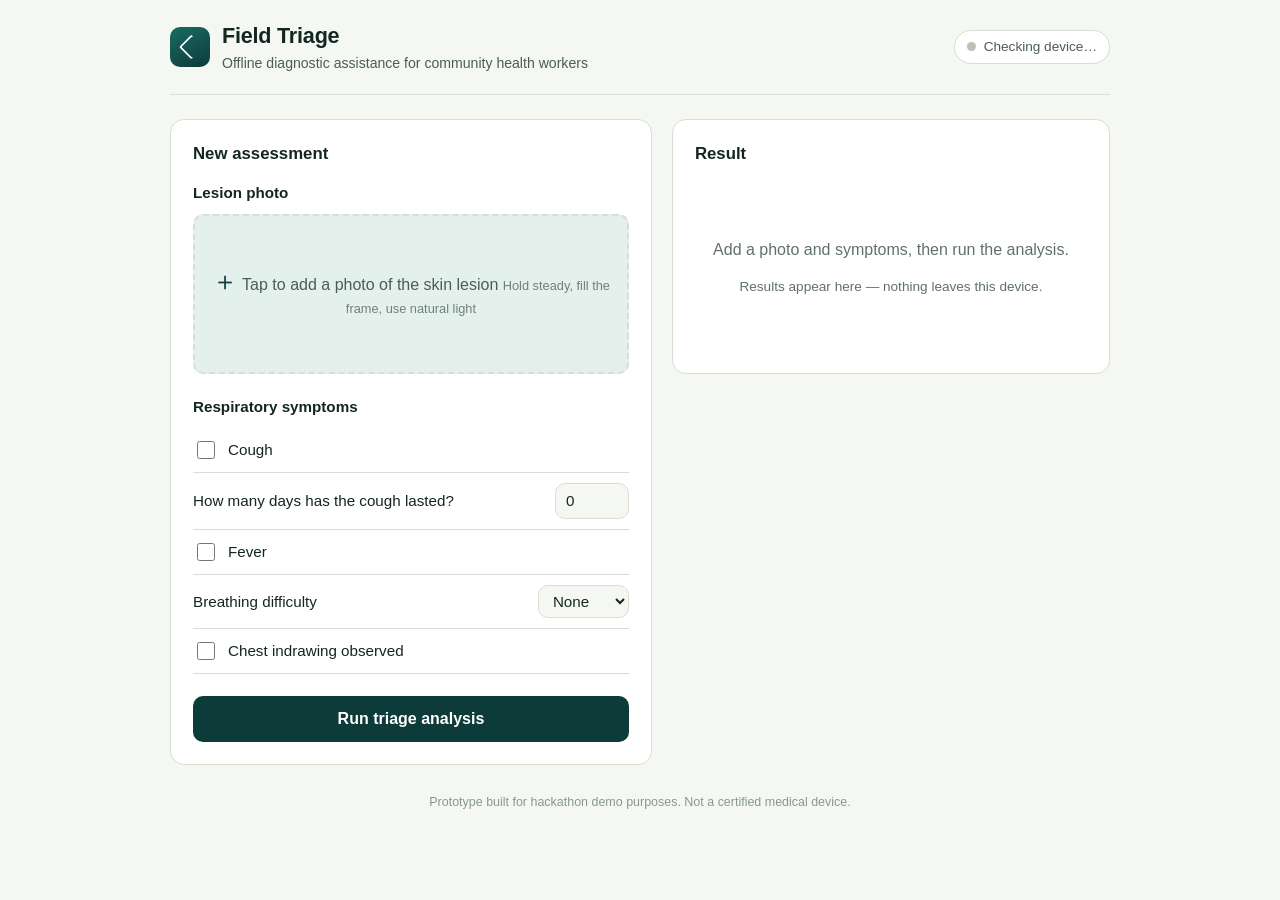
==== frontend/index.html @ 32537fea "Add files via upload" ====
<!DOCTYPE html>
<html lang="en">
<head>
  <meta charset="UTF-8" />
  <meta name="viewport" content="width=device-width, initial-scale=1.0" />
  <title>Field Triage — Offline Diagnostic Assistant</title>
  <link rel="stylesheet" href="style.css" />
</head>
<body>
  <div class="app-shell">

    <header class="app-header">
      <div class="brand">
        <span class="brand-mark" aria-hidden="true"></span>
        <div>
          <h1>Field Triage</h1>
          <p class="brand-sub">Offline diagnostic assistance for community health workers</p>
        </div>
      </div>
      <div class="conn-status" id="connStatus">
        <span class="dot" id="connDot"></span>
        <span id="connLabel">Checking device…</span>
      </div>
    </header>

    <main class="workspace">

      <section class="panel intake-panel" aria-labelledby="intake-heading">
        <h2 id="intake-heading">New assessment</h2>

        <form id="triageForm">

          <fieldset class="field-group">
            <legend>Lesion photo</legend>
            <label for="lesionImage" class="upload-drop" id="uploadDrop">
              <input type="file" id="lesionImage" name="lesionImage" accept="image/*" required />
              <div id="uploadPrompt">
                <span class="upload-icon" aria-hidden="true">＋</span>
                <span>Tap to add a photo of the skin lesion</span>
                <span class="upload-hint">Hold steady, fill the frame, use natural light</span>
              </div>
              <img id="imagePreview" alt="Selected lesion preview" hidden />
            </label>
          </fieldset>

          <fieldset class="field-group">
            <legend>Respiratory symptoms</legend>

            <label class="check-row">
              <input type="checkbox" id="cough" name="cough" />
              <span>Cough</span>
            </label>

            <label class="field-row" id="coughDaysRow" hidden>
              <span>How many days has the cough lasted?</span>
              <input type="number" id="coughDays" name="coughDays" min="0" max="120" value="0" />
            </label>

            <label class="check-row">
              <input type="checkbox" id="fever" name="fever" />
              <span>Fever</span>
            </label>

            <label class="field-row">
              <span>Breathing difficulty</span>
              <select id="breathingDifficulty" name="breathingDifficulty">
                <option value="none">None</option>
                <option value="mild">Mild</option>
                <option value="severe">Severe</option>
              </select>
            </label>

            <label class="check-row">
              <input type="checkbox" id="chestIndrawing" name="chestIndrawing" />
              <span>Chest indrawing observed</span>
            </label>
          </fieldset>

          <button type="submit" class="run-button" id="runButton">
            Run triage analysis
          </button>
        </form>
      </section>

      <section class="panel results-panel" aria-labelledby="results-heading" aria-live="polite">
        <h2 id="results-heading">Result</h2>

        <div id="resultEmpty" class="result-empty">
          <p>Add a photo and symptoms, then run the analysis.</p>
          <p class="result-empty-sub">Results appear here — nothing leaves this device.</p>
        </div>

        <div id="resultLoading" class="result-loading" hidden>
          <div class="spinner" aria-hidden="true"></div>
          <p>Running offline model…</p>
        </div>

        <div id="resultCard" class="result-card" hidden>
          <div class="tier-badge" id="tierBadge">
            <span id="tierLabel">—</span>
          </div>
          <dl class="result-detail">
            <div>
              <dt>Confidence</dt>
              <dd id="confidenceValue">—</dd>
            </div>
            <div>
              <dt>Image quality</dt>
              <dd id="qualityValue">—</dd>
            </div>
          </dl>
          <p class="result-reason" id="reasonText"></p>
        </div>

        <div id="resultError" class="result-error" hidden>
          <p id="errorText"></p>
        </div>
      </section>

    </main>

    <footer class="app-footer">
      <p>Prototype built for hackathon demo purposes. Not a certified medical device.</p>
    </footer>
  </div>

  <script src="app.js"></script>
</body>
</html>
---- frontend/style.css ----
:root {
  --ink: #142622;
  --paper: #f4f7f2;
  --panel: #ffffff;
  --line: #d7dfd2;
  --teal-deep: #0d3b3a;
  --teal: #1a6b63;
  --teal-soft: #e4f0ec;
  --red: #dc2626;
  --red-soft: #fdecec;
  --yellow: #d97706;
  --yellow-soft: #fdf3e2;
  --green: #16a34a;
  --green-soft: #eaf7ee;
  --radius-card: 14px;
  --radius-control: 10px;
  --focus: #0d3b3a;
}

* {
  box-sizing: border-box;
}

body {
  margin: 0;
  background: var(--paper);
  color: var(--ink);
  font-family: -apple-system, "Segoe UI", Roboto, "Helvetica Neue", Arial, sans-serif;
  line-height: 1.45;
}

:focus-visible {
  outline: 3px solid var(--focus);
  outline-offset: 2px;
}

.app-shell {
  max-width: 980px;
  margin: 0 auto;
  padding: 20px 20px 40px;
}

.app-header {
  display: flex;
  align-items: center;
  justify-content: space-between;
  gap: 16px;
  padding-bottom: 20px;
  border-bottom: 1px solid var(--line);
  margin-bottom: 24px;
  flex-wrap: wrap;
}

.brand {
  display: flex;
  align-items: center;
  gap: 12px;
}

.brand-mark {
  width: 40px;
  height: 40px;
  flex-shrink: 0;
  border-radius: 10px;
  background: linear-gradient(155deg, var(--teal) 0%, var(--teal-deep) 100%);
  position: relative;
}

.brand-mark::after {
  content: "";
  position: absolute;
  inset: 11px;
  border: 2.5px solid #fff;
  border-radius: 3px;
  border-right: none;
  border-bottom: none;
  transform: rotate(-45deg) translate(1px, 1px);
}

.brand h1 {
  margin: 0;
  font-size: 1.35rem;
  letter-spacing: -0.01em;
}

.brand-sub {
  margin: 2px 0 0;
  font-size: 0.88rem;
  color: #4c5c56;
}

.conn-status {
  display: flex;
  align-items: center;
  gap: 8px;
  font-size: 0.85rem;
  color: #4c5c56;
  background: var(--panel);
  border: 1px solid var(--line);
  padding: 6px 12px;
  border-radius: 999px;
}

.dot {
  width: 9px;
  height: 9px;
  border-radius: 50%;
  background: #b9c2b4;
  flex-shrink: 0;
}

.dot.online {
  background: var(--green);
}

.dot.offline {
  background: var(--red);
}


.workspace {
  display: grid;
  grid-template-columns: 1.1fr 1fr;
  gap: 20px;
  align-items: start;
}

@media (max-width: 760px) {
  .workspace {
    grid-template-columns: 1fr;
  }
}

.panel {
  background: var(--panel);
  border: 1px solid var(--line);
  border-radius: var(--radius-card);
  padding: 22px;
}

.panel h2 {
  margin: 0 0 16px;
  font-size: 1.05rem;
}

.field-group {
  border: none;
  padding: 0;
  margin: 0 0 22px;
}

.field-group legend {
  font-weight: 600;
  font-size: 0.95rem;
  padding: 0 0 10px;
}

.upload-drop {
  display: flex;
  flex-direction: column;
  align-items: center;
  justify-content: center;
  gap: 6px;
  text-align: center;
  border: 2px dashed var(--line);
  border-radius: var(--radius-control);
  padding: 28px 16px;
  cursor: pointer;
  color: #4c5c56;
  background: var(--teal-soft);
  transition: border-color 0.15s ease;
  min-height: 160px;
  position: relative;
}

.upload-drop:hover {
  border-color: var(--teal);
}

.upload-drop input[type="file"] {
  position: absolute;
  inset: 0;
  opacity: 0;
  cursor: pointer;
}

.upload-icon {
  font-size: 1.6rem;
  color: var(--teal-deep);
  line-height: 1;
}

.upload-hint {
  font-size: 0.8rem;
  color: #718077;
}

#imagePreview {
  max-width: 100%;
  max-height: 220px;
  border-radius: 8px;
  object-fit: cover;
}

.check-row {
  display: flex;
  align-items: center;
  gap: 10px;
  padding: 10px 0;
  border-bottom: 1px solid var(--line);
  font-size: 0.95rem;
  cursor: pointer;
}

.check-row input {
  width: 18px;
  height: 18px;
  accent-color: var(--teal-deep);
  flex-shrink: 0;
}

.field-row {
  display: flex;
  align-items: center;
  justify-content: space-between;
  gap: 12px;
  padding: 10px 0;
  border-bottom: 1px solid var(--line);
  font-size: 0.95rem;
}

.field-row select,
.field-row input[type="number"] {
  font: inherit;
  padding: 6px 10px;
  border-radius: var(--radius-control);
  border: 1px solid var(--line);
  background: var(--paper);
  color: var(--ink);
}

.run-button {
  width: 100%;
  padding: 14px 18px;
  font-size: 1rem;
  font-weight: 600;
  color: #fff;
  background: var(--teal-deep);
  border: none;
  border-radius: var(--radius-control);
  cursor: pointer;
  transition: background 0.15s ease;
}

.run-button:hover {
  background: var(--teal);
}

.run-button:disabled {
  background: #97a69f;
  cursor: not-allowed;
}

.result-empty,
.result-loading {
  padding: 40px 10px;
  text-align: center;
  color: #61716a;
}

.result-empty-sub {
  font-size: 0.85rem;
  margin-top: 4px;
}

.spinner {
  width: 32px;
  height: 32px;
  margin: 0 auto 14px;
  border: 3px solid var(--line);
  border-top-color: var(--teal-deep);
  border-radius: 50%;
  animation: spin 0.8s linear infinite;
}

@keyframes spin {
  to {
    transform: rotate(360deg);
  }
}

.tier-badge {
  display: inline-flex;
  align-items: center;
  padding: 10px 18px;
  border-radius: 999px;
  font-weight: 700;
  font-size: 1.1rem;
  margin-bottom: 18px;
}

.tier-badge.tier-red {
  background: var(--red-soft);
  color: var(--red);
}

.tier-badge.tier-yellow {
  background: var(--yellow-soft);
  color: var(--yellow);
}

.tier-badge.tier-green {
  background: var(--green-soft);
  color: var(--green);
}

.result-detail {
  display: grid;
  grid-template-columns: 1fr 1fr;
  gap: 14px;
  margin: 0 0 18px;
}

.result-detail dt {
  font-size: 0.78rem;
  color: #718077;
  margin-bottom: 3px;
}

.result-detail dd {
  margin: 0;
  font-weight: 600;
}

.result-reason {
  background: var(--paper);
  border: 1px solid var(--line);
  border-radius: var(--radius-control);
  padding: 14px;
  margin: 0;
  font-size: 0.92rem;
  color: #2b3a35;
}

.result-error {
  background: var(--red-soft);
  border: 1px solid #f3b7b7;
  border-radius: var(--radius-control);
  padding: 14px;
  color: #7a1c1c;
}

.app-footer {
  margin-top: 28px;
  text-align: center;
  font-size: 0.78rem;
  color: #8a978f;
}
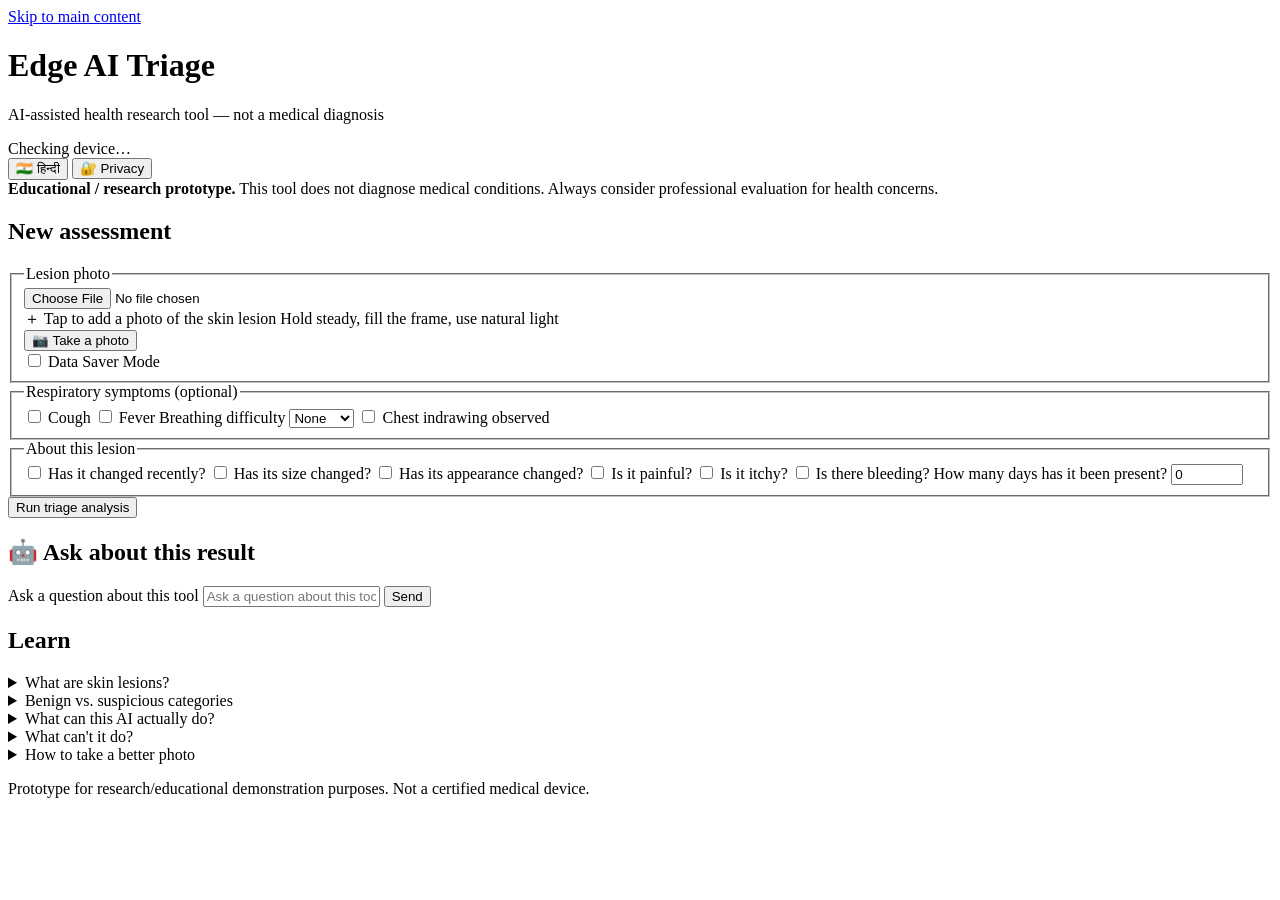
==== commit 59f37f17: "Add AI training pipeline and evaluation results" ====
--- a/frontend/index.html
+++ b/frontend/index.html
@@ -1,129 +1,301 @@
 <!DOCTYPE html>
-<html lang="en">
+<html lang="en" id="htmlRoot">
 <head>
   <meta charset="UTF-8" />
   <meta name="viewport" content="width=device-width, initial-scale=1.0" />
-  <title>Field Triage — Offline Diagnostic Assistant</title>
-  <link rel="stylesheet" href="style.css" />
+  <title>Edge AI Triage — Research Prototype</title>
+  <link rel="stylesheet" href="/static/style.css" />
 </head>
 <body>
+  <a class="skip-link" href="#main">Skip to main content</a>
+
   <div class="app-shell">
 
     <header class="app-header">
       <div class="brand">
         <span class="brand-mark" aria-hidden="true"></span>
         <div>
-          <h1>Field Triage</h1>
-          <p class="brand-sub">Offline diagnostic assistance for community health workers</p>
+          <h1>Edge AI Triage</h1>
+          <p class="brand-sub" data-i18n="tagline">AI-assisted health research tool — not a medical diagnosis</p>
         </div>
       </div>
-      <div class="conn-status" id="connStatus">
-        <span class="dot" id="connDot"></span>
-        <span id="connLabel">Checking device…</span>
+      <div class="header-actions">
+        <div class="conn-status" id="connStatus">
+          <span class="dot" id="connDot"></span>
+          <span id="connLabel" data-i18n="checkingDevice">Checking device…</span>
+        </div>
+        <button type="button" class="chip-button" id="langToggle" aria-label="Switch language / भाषा बदलें">
+          🇮🇳 हिन्दी
+        </button>
+        <button type="button" class="chip-button" id="privacyButton" aria-haspopup="dialog" aria-controls="privacyPanel">
+          🔐 <span data-i18n="privacy">Privacy</span>
+        </button>
       </div>
     </header>
 
-    <main class="workspace">
-
-      <section class="panel intake-panel" aria-labelledby="intake-heading">
-        <h2 id="intake-heading">New assessment</h2>
+    <div class="disclaimer-banner" role="note">
+      <strong data-i18n="disclaimerStrong">Educational / research prototype.</strong>
+      <span data-i18n="disclaimerBody">This tool does not diagnose medical conditions. Always consider professional evaluation for health concerns.</span>
+    </div>
+
+    <main id="main" class="workspace-stack">
+
+      <!-- ============ INTAKE ============ -->
+      <section class="panel" aria-labelledby="intake-heading">
+        <h2 id="intake-heading" data-i18n="newAssessment">New assessment</h2>
 
         <form id="triageForm">
 
           <fieldset class="field-group">
-            <legend>Lesion photo</legend>
-            <label for="lesionImage" class="upload-drop" id="uploadDrop">
-              <input type="file" id="lesionImage" name="lesionImage" accept="image/*" required />
-              <div id="uploadPrompt">
-                <span class="upload-icon" aria-hidden="true">＋</span>
-                <span>Tap to add a photo of the skin lesion</span>
-                <span class="upload-hint">Hold steady, fill the frame, use natural light</span>
-              </div>
-              <img id="imagePreview" alt="Selected lesion preview" hidden />
-            </label>
+            <legend data-i18n="lesionPhoto">Lesion photo</legend>
+
+            <div class="upload-row">
+              <label for="lesionImage" class="upload-drop" id="uploadDrop">
+                <input type="file" id="lesionImage" name="lesionImage" accept="image/*" />
+                <div id="uploadPrompt">
+                  <span class="upload-icon" aria-hidden="true">＋</span>
+                  <span data-i18n="uploadPrompt">Tap to add a photo of the skin lesion</span>
+                  <span class="upload-hint" data-i18n="uploadHint">Hold steady, fill the frame, use natural light</span>
+                </div>
+                <img id="imagePreview" alt="Selected lesion preview" hidden />
+              </label>
+
+              <button type="button" class="secondary-button" id="cameraButton">
+                📷 <span data-i18n="takePhoto">Take a photo</span>
+              </button>
+            </div>
+
+            <label class="toggle-row">
+              <input type="checkbox" id="dataSaverToggle" />
+              <span data-i18n="dataSaver">Data Saver Mode</span>
+            </label>
+            <p class="size-readout" id="sizeReadout" hidden></p>
           </fieldset>
 
           <fieldset class="field-group">
-            <legend>Respiratory symptoms</legend>
-
-            <label class="check-row">
-              <input type="checkbox" id="cough" name="cough" />
-              <span>Cough</span>
-            </label>
-
+            <legend data-i18n="respiratorySymptoms">Respiratory symptoms (optional)</legend>
+
+            <label class="check-row">
+              <input type="checkbox" id="cough" />
+              <span data-i18n="cough">Cough</span>
+            </label>
             <label class="field-row" id="coughDaysRow" hidden>
-              <span>How many days has the cough lasted?</span>
-              <input type="number" id="coughDays" name="coughDays" min="0" max="120" value="0" />
-            </label>
-
-            <label class="check-row">
-              <input type="checkbox" id="fever" name="fever" />
-              <span>Fever</span>
-            </label>
-
+              <span data-i18n="coughDays">How many days has the cough lasted?</span>
+              <input type="number" id="coughDays" min="0" max="120" value="0" />
+            </label>
+            <label class="check-row">
+              <input type="checkbox" id="fever" />
+              <span data-i18n="fever">Fever</span>
+            </label>
             <label class="field-row">
-              <span>Breathing difficulty</span>
-              <select id="breathingDifficulty" name="breathingDifficulty">
-                <option value="none">None</option>
-                <option value="mild">Mild</option>
-                <option value="severe">Severe</option>
+              <span data-i18n="breathingDifficulty">Breathing difficulty</span>
+              <select id="breathingDifficulty">
+                <option value="none" data-i18n="none">None</option>
+                <option value="mild" data-i18n="mild">Mild</option>
+                <option value="severe" data-i18n="severe">Severe</option>
               </select>
             </label>
-
-            <label class="check-row">
-              <input type="checkbox" id="chestIndrawing" name="chestIndrawing" />
-              <span>Chest indrawing observed</span>
+            <label class="check-row">
+              <input type="checkbox" id="chestIndrawing" />
+              <span data-i18n="chestIndrawing">Chest indrawing observed</span>
             </label>
           </fieldset>
 
-          <button type="submit" class="run-button" id="runButton">
+          <fieldset class="field-group">
+            <legend data-i18n="lesionQuestionnaire">About this lesion</legend>
+
+            <label class="check-row">
+              <input type="checkbox" id="recentChange" />
+              <span data-i18n="recentChange">Has it changed recently?</span>
+            </label>
+            <label class="check-row">
+              <input type="checkbox" id="sizeChange" />
+              <span data-i18n="sizeChange">Has its size changed?</span>
+            </label>
+            <label class="check-row">
+              <input type="checkbox" id="appearanceChange" />
+              <span data-i18n="appearanceChange">Has its appearance changed?</span>
+            </label>
+            <label class="check-row">
+              <input type="checkbox" id="painful" />
+              <span data-i18n="painful">Is it painful?</span>
+            </label>
+            <label class="check-row">
+              <input type="checkbox" id="itchy" />
+              <span data-i18n="itchy">Is it itchy?</span>
+            </label>
+            <label class="check-row">
+              <input type="checkbox" id="bleeding" />
+              <span data-i18n="bleeding">Is there bleeding?</span>
+            </label>
+            <label class="field-row">
+              <span data-i18n="durationDays">How many days has it been present?</span>
+              <input type="number" id="durationDays" min="0" max="10000" value="0" />
+            </label>
+          </fieldset>
+
+          <button type="submit" class="run-button" id="runButton" data-i18n="runAnalysis">
             Run triage analysis
           </button>
         </form>
       </section>
 
-      <section class="panel results-panel" aria-labelledby="results-heading" aria-live="polite">
-        <h2 id="results-heading">Result</h2>
-
-        <div id="resultEmpty" class="result-empty">
-          <p>Add a photo and symptoms, then run the analysis.</p>
-          <p class="result-empty-sub">Results appear here — nothing leaves this device.</p>
+      <!-- ============ PROGRESS ============ -->
+      <section class="panel" id="progressPanel" aria-live="polite" hidden>
+        <ol class="progress-steps" id="progressSteps">
+          <li data-step="quality"><span class="step-dot"></span> <span data-i18n="stepQuality">Checking image quality…</span></li>
+          <li data-step="analyze"><span class="step-dot"></span> <span data-i18n="stepAnalyze">Analyzing…</span></li>
+          <li data-step="explain"><span class="step-dot"></span> <span data-i18n="stepExplain">Generating explanation…</span></li>
+          <li data-step="prepare"><span class="step-dot"></span> <span data-i18n="stepPrepare">Preparing result…</span></li>
+        </ol>
+      </section>
+
+      <!-- ============ RESULTS DASHBOARD ============ -->
+      <section class="results-dashboard" id="resultsDashboard" aria-live="polite" hidden>
+
+        <article class="result-card" id="qualityCard">
+          <h3 data-i18n="cardImageQuality">Image quality</h3>
+          <p class="badge-line"><span class="badge" id="qualityBadge">—</span></p>
+          <p id="qualityRecommendation"></p>
+        </article>
+
+        <article class="result-card" id="analysisCard">
+          <div class="card-header-row">
+            <h3 data-i18n="cardAiAnalysis">AI analysis</h3>
+            <button type="button" class="icon-button read-aloud" data-target="analysisReadText" aria-label="Read aloud">🔊</button>
+          </div>
+          <p id="analysisReadText">
+            <span data-i18n="category">Category</span>: <strong id="analysisCategory">—</strong><br />
+            <span data-i18n="confidence">Confidence</span>: <span id="analysisConfidence">—</span>
+          </p>
+          <p class="disclaimer-line" id="analysisDisclaimer"></p>
+          <button type="button" class="secondary-button" id="explainButton" data-i18n="showAttention">Show AI attention</button>
+          <div id="explainResult" class="explain-result" hidden>
+            <div class="explain-images">
+              <figure>
+                <img id="explainOriginal" alt="Original photo" />
+                <figcaption data-i18n="original">Original</figcaption>
+              </figure>
+              <figure>
+                <img id="explainHeatmap" alt="AI attention heatmap overlay" />
+                <figcaption data-i18n="aiAttention">AI attention</figcaption>
+              </figure>
+            </div>
+            <p class="disclaimer-line" data-i18n="gradcamDisclaimer">
+              The highlighted region shows areas that contributed to the model's prediction. This visualization does not prove that the highlighted region is medically abnormal.
+            </p>
+          </div>
+        </article>
+
+        <article class="result-card" id="similarityCard">
+          <h3 data-i18n="cardSimilar">Similar examples</h3>
+          <p id="similarityMessage"></p>
+          <div class="similarity-grid" id="similarityGrid"></div>
+          <p class="disclaimer-line" data-i18n="similarityDisclaimer">
+            Visual similarity does not indicate that two lesions have the same diagnosis.
+          </p>
+        </article>
+
+        <article class="result-card" id="triageCard">
+          <div class="card-header-row">
+            <h3 data-i18n="cardTriage">Triage</h3>
+            <button type="button" class="icon-button read-aloud" data-target="triageReadText" aria-label="Read aloud">🔊</button>
+          </div>
+          <p class="badge-line"><span class="badge" id="tierBadge">—</span></p>
+          <p id="triageReadText"></p>
+          <details class="why-details">
+            <summary data-i18n="whyThisResult">Why this result?</summary>
+            <ul id="triageFactors"></ul>
+          </details>
+        </article>
+
+        <article class="result-card" id="limitationsCard">
+          <h3 data-i18n="cardLimitations">Limitations</h3>
+          <ul id="limitationsList" class="limitations-list"></ul>
+        </article>
+
+      </section>
+
+      <!-- ============ ASSISTANT ============ -->
+      <section class="panel" aria-labelledby="assistant-heading">
+        <h2 id="assistant-heading">🤖 <span data-i18n="askAssistant">Ask about this result</span></h2>
+        <div class="assistant-chips" id="assistantChips"></div>
+        <form id="assistantForm" class="assistant-form">
+          <label for="assistantInput" class="sr-only" data-i18n="assistantInputLabel">Ask a question about this tool</label>
+          <input type="text" id="assistantInput" data-i18n-placeholder="assistantPlaceholder" placeholder="Ask a question about this tool…" />
+          <button type="submit" data-i18n="send">Send</button>
+        </form>
+        <div id="assistantAnswer" class="assistant-answer" hidden>
+          <div class="card-header-row">
+            <p id="assistantAnswerText"></p>
+            <button type="button" class="icon-button read-aloud" data-target="assistantAnswerText" aria-label="Read aloud">🔊</button>
+          </div>
+          <p class="disclaimer-line" id="assistantProviderNote"></p>
         </div>
-
-        <div id="resultLoading" class="result-loading" hidden>
-          <div class="spinner" aria-hidden="true"></div>
-          <p>Running offline model…</p>
-        </div>
-
-        <div id="resultCard" class="result-card" hidden>
-          <div class="tier-badge" id="tierBadge">
-            <span id="tierLabel">—</span>
-          </div>
-          <dl class="result-detail">
-            <div>
-              <dt>Confidence</dt>
-              <dd id="confidenceValue">—</dd>
-            </div>
-            <div>
-              <dt>Image quality</dt>
-              <dd id="qualityValue">—</dd>
-            </div>
-          </dl>
-          <p class="result-reason" id="reasonText"></p>
-        </div>
-
-        <div id="resultError" class="result-error" hidden>
-          <p id="errorText"></p>
-        </div>
+      </section>
+
+      <!-- ============ LEARN ============ -->
+      <section class="panel" aria-labelledby="learn-heading">
+        <h2 id="learn-heading" data-i18n="learnHeading">Learn</h2>
+
+        <details>
+          <summary data-i18n="learnQ1">What are skin lesions?</summary>
+          <p data-i18n="learnA1">A lesion is any area of skin that looks different from the skin around it — a mole, spot, growth, or patch. Most lesions are harmless, but changes over time are worth having looked at.</p>
+        </details>
+        <details>
+          <summary data-i18n="learnQ2">Benign vs. suspicious categories</summary>
+          <p data-i18n="learnA2">"Benign" broadly means not cancerous. "Suspicious" categories are patterns that are sometimes associated with skin cancers and usually warrant a closer professional look — they are not themselves a diagnosis.</p>
+        </details>
+        <details>
+          <summary data-i18n="learnQ3">What can this AI actually do?</summary>
+          <p data-i18n="learnA3">It can check whether a photo is usable, sort a photo into broad visual categories, show which pixels influenced that sort, and look for visually similar reference examples. It cannot examine skin the way a clinician can, and it has not been validated for clinical use.</p>
+        </details>
+        <details>
+          <summary data-i18n="learnQ4">What can't it do?</summary>
+          <p data-i18n="learnA4">It cannot diagnose, cannot rule anything out, cannot feel a lesion's texture, and — unless explicitly stated as "trained" and even then, "clinically validated" — its predictions are illustrative rather than medically meaningful.</p>
+        </details>
+        <details>
+          <summary data-i18n="learnQ5">How to take a better photo</summary>
+          <p data-i18n="learnA5">Use natural daylight if possible, hold the camera steady, fill the frame with the area of interest, and avoid direct flash glare.</p>
+        </details>
       </section>
 
     </main>
 
     <footer class="app-footer">
-      <p>Prototype built for hackathon demo purposes. Not a certified medical device.</p>
+      <p data-i18n="footerNote">Prototype for research/educational demonstration purposes. Not a certified medical device.</p>
     </footer>
   </div>
 
-  <script src="app.js"></script>
+  <!-- ============ PRIVACY PANEL ============ -->
+  <div class="modal-overlay" id="privacyOverlay" hidden>
+    <div class="modal" role="dialog" aria-modal="true" aria-labelledby="privacyTitle" id="privacyPanel">
+      <h2 id="privacyTitle" data-i18n="privacyTitle">Privacy</h2>
+      <p data-i18n="privacyBody1">Images and answers you submit are processed temporarily, in memory, to generate a result. They are not written to disk or saved by this application, and this page does not use tracking cookies or analytics.</p>
+      <p data-i18n="privacyBody2">If you've enabled the optional external AI assistant (via an environment variable your operator sets), your assistant questions — not your image — may be sent to that external service. The local assistant mode sends nothing anywhere.</p>
+      <button type="button" class="secondary-button" id="resetButton" data-i18n="resetAnalysis">Delete / reset this analysis</button>
+      <button type="button" class="run-button" id="closePrivacy" data-i18n="close">Close</button>
+    </div>
+  </div>
+
+  <!-- ============ CAMERA MODAL ============ -->
+  <div class="modal-overlay" id="cameraOverlay" hidden>
+    <div class="modal" role="dialog" aria-modal="true" aria-labelledby="cameraTitle">
+      <h2 id="cameraTitle" data-i18n="takePhoto">Take a photo</h2>
+      <video id="cameraVideo" autoplay playsinline></video>
+      <canvas id="cameraCanvas" hidden></canvas>
+      <img id="cameraCaptured" alt="Captured preview" hidden />
+      <p id="cameraError" class="disclaimer-line" hidden></p>
+      <div class="modal-actions">
+        <button type="button" class="secondary-button" id="cameraCaptureBtn" data-i18n="capture">Capture</button>
+        <button type="button" class="secondary-button" id="cameraRetakeBtn" hidden data-i18n="retake">Retake</button>
+        <button type="button" class="run-button" id="cameraUseBtn" hidden data-i18n="usePhoto">Use photo</button>
+        <button type="button" class="secondary-button" id="cameraCancelBtn" data-i18n="cancel">Cancel</button>
+      </div>
+    </div>
+  </div>
+
+  <script src="/static/i18n.js"></script>
+  <script src="/static/app.js"></script>
 </body>
 </html>
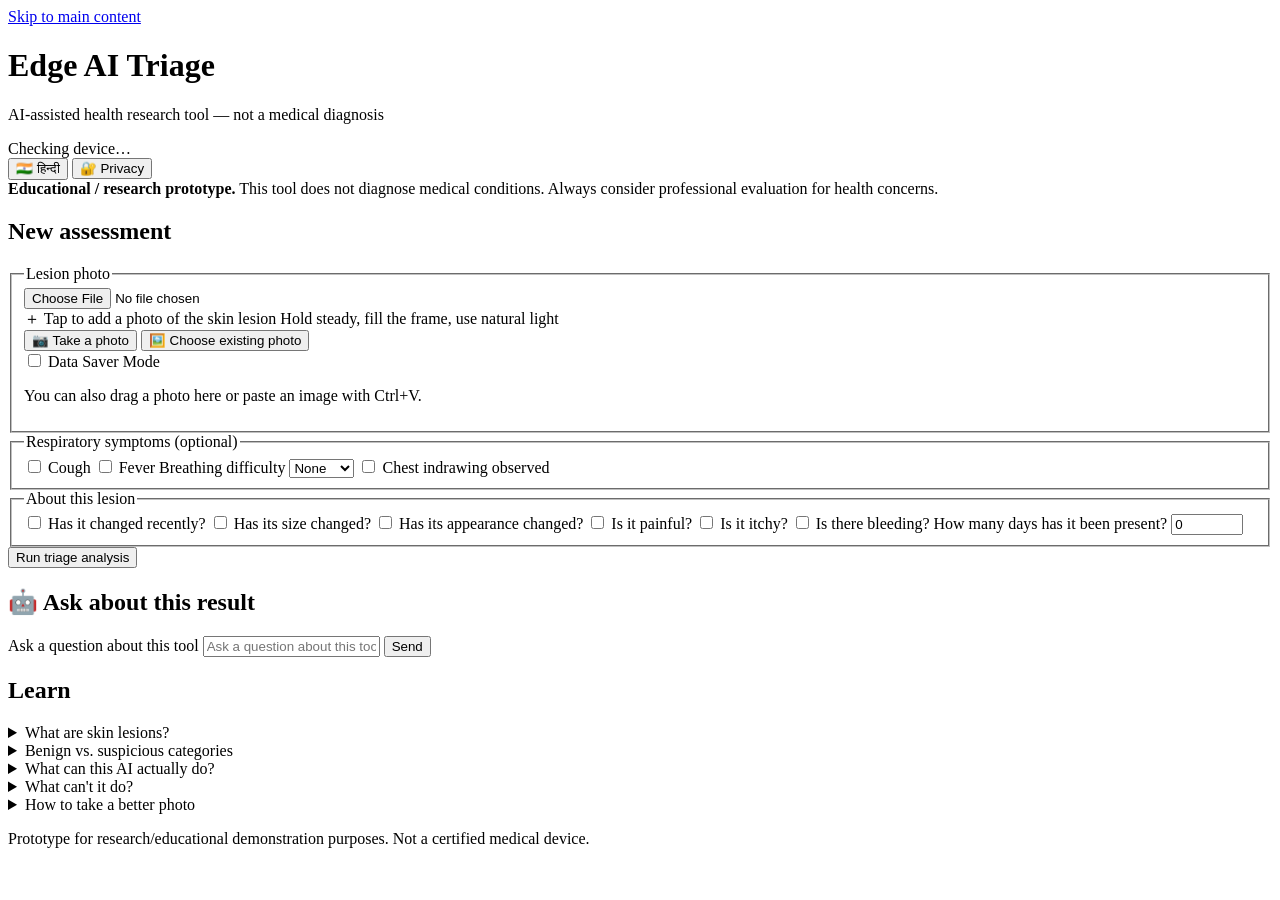
==== commit 786bdbd0: "Add edge-ai-triage v0.2.2" ====
--- a/frontend/index.html
+++ b/frontend/index.html
@@ -60,15 +60,21 @@
                 <img id="imagePreview" alt="Selected lesion preview" hidden />
               </label>
 
-              <button type="button" class="secondary-button" id="cameraButton">
-                📷 <span data-i18n="takePhoto">Take a photo</span>
-              </button>
+              <div class="intake-actions">
+                <button type="button" class="secondary-button" id="cameraButton">
+                  📷 <span data-i18n="takePhoto">Take a photo</span>
+                </button>
+                <button type="button" class="secondary-button" id="existingPhotoButton">
+                  🖼️ <span data-i18n="choosePhoto">Choose existing photo</span>
+                </button>
+              </div>
             </div>
 
             <label class="toggle-row">
               <input type="checkbox" id="dataSaverToggle" />
               <span data-i18n="dataSaver">Data Saver Mode</span>
             </label>
+            <p class="upload-status" id="uploadStatus" aria-live="polite" data-i18n="uploadStatus">You can also drag a photo here or paste an image with Ctrl+V.</p>
             <p class="size-readout" id="sizeReadout" hidden></p>
           </fieldset>
 
@@ -290,6 +296,7 @@
         <button type="button" class="secondary-button" id="cameraCaptureBtn" data-i18n="capture">Capture</button>
         <button type="button" class="secondary-button" id="cameraRetakeBtn" hidden data-i18n="retake">Retake</button>
         <button type="button" class="run-button" id="cameraUseBtn" hidden data-i18n="usePhoto">Use photo</button>
+        <button type="button" class="secondary-button" id="cameraFallbackBtn" data-i18n="choosePhoto">Choose existing photo</button>
         <button type="button" class="secondary-button" id="cameraCancelBtn" data-i18n="cancel">Cancel</button>
       </div>
     </div>
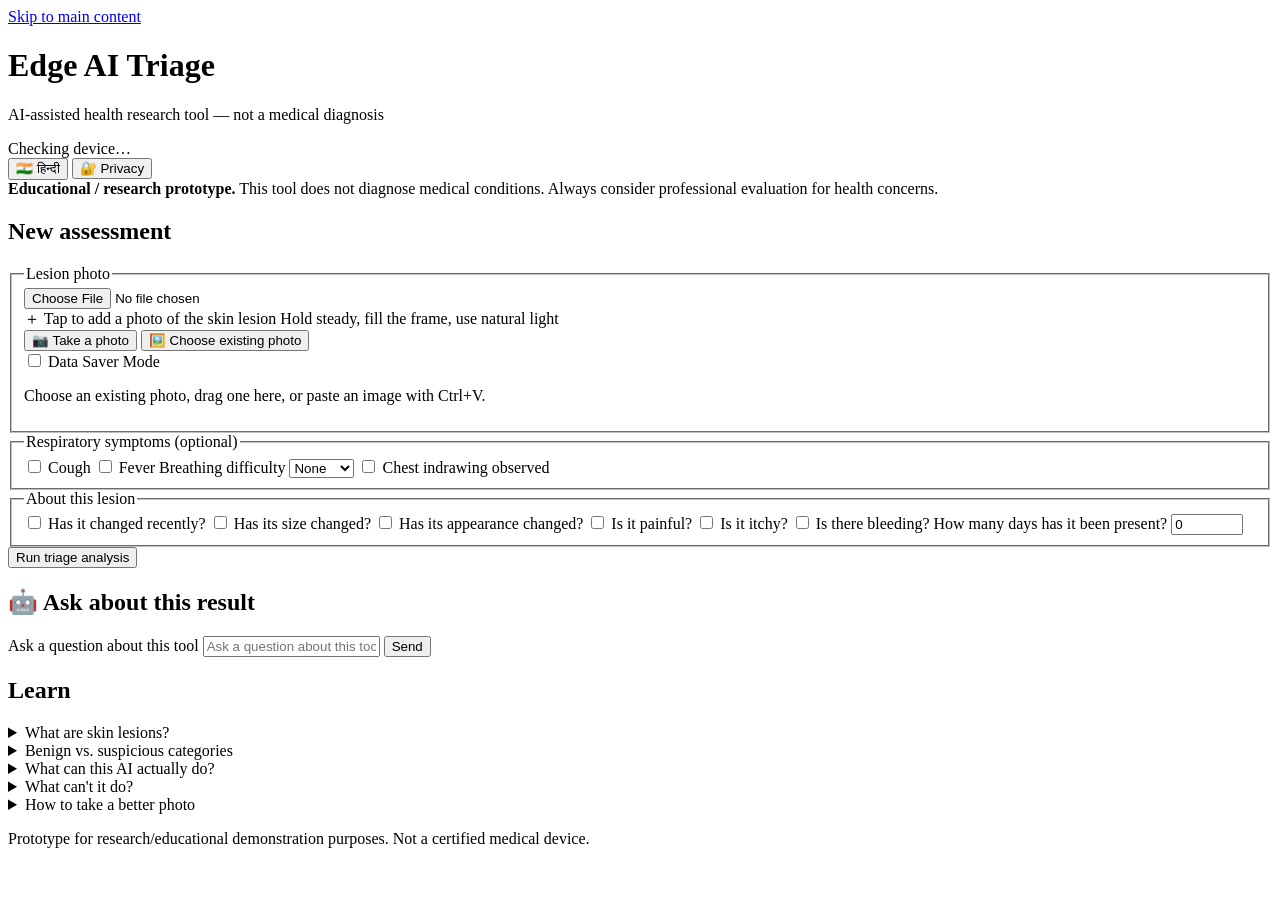
==== commit ffbdb59a: "Release triage v3.3" ====
--- a/frontend/index.html
+++ b/frontend/index.html
@@ -51,7 +51,7 @@
 
             <div class="upload-row">
               <label for="lesionImage" class="upload-drop" id="uploadDrop">
-                <input type="file" id="lesionImage" name="lesionImage" accept="image/*" />
+                <input type="file" id="lesionImage" name="lesionImage" accept="image/jpeg,image/png,image/webp,image/*" />
                 <div id="uploadPrompt">
                   <span class="upload-icon" aria-hidden="true">＋</span>
                   <span data-i18n="uploadPrompt">Tap to add a photo of the skin lesion</span>
@@ -68,13 +68,15 @@
                   🖼️ <span data-i18n="choosePhoto">Choose existing photo</span>
                 </button>
               </div>
+              <button type="button" class="text-button" id="removePhotoButton" hidden data-i18n="removePhoto">✕ Remove image</button>
             </div>
 
             <label class="toggle-row">
               <input type="checkbox" id="dataSaverToggle" />
               <span data-i18n="dataSaver">Data Saver Mode</span>
             </label>
-            <p class="upload-status" id="uploadStatus" aria-live="polite" data-i18n="uploadStatus">You can also drag a photo here or paste an image with Ctrl+V.</p>
+            <p class="upload-status" id="uploadStatus" aria-live="polite" data-i18n="uploadStatus">Choose an existing photo, drag one here, or paste an image with Ctrl+V.</p>
+            <p class="upload-error" id="uploadError" role="alert" hidden></p>
             <p class="size-readout" id="sizeReadout" hidden></p>
           </fieldset>
 
@@ -303,6 +305,6 @@
   </div>
 
   <script src="/static/i18n.js"></script>
-  <script src="/static/app.js"></script>
+  <script src="/static/app.js?v=0.2.4"></script>
 </body>
 </html>
